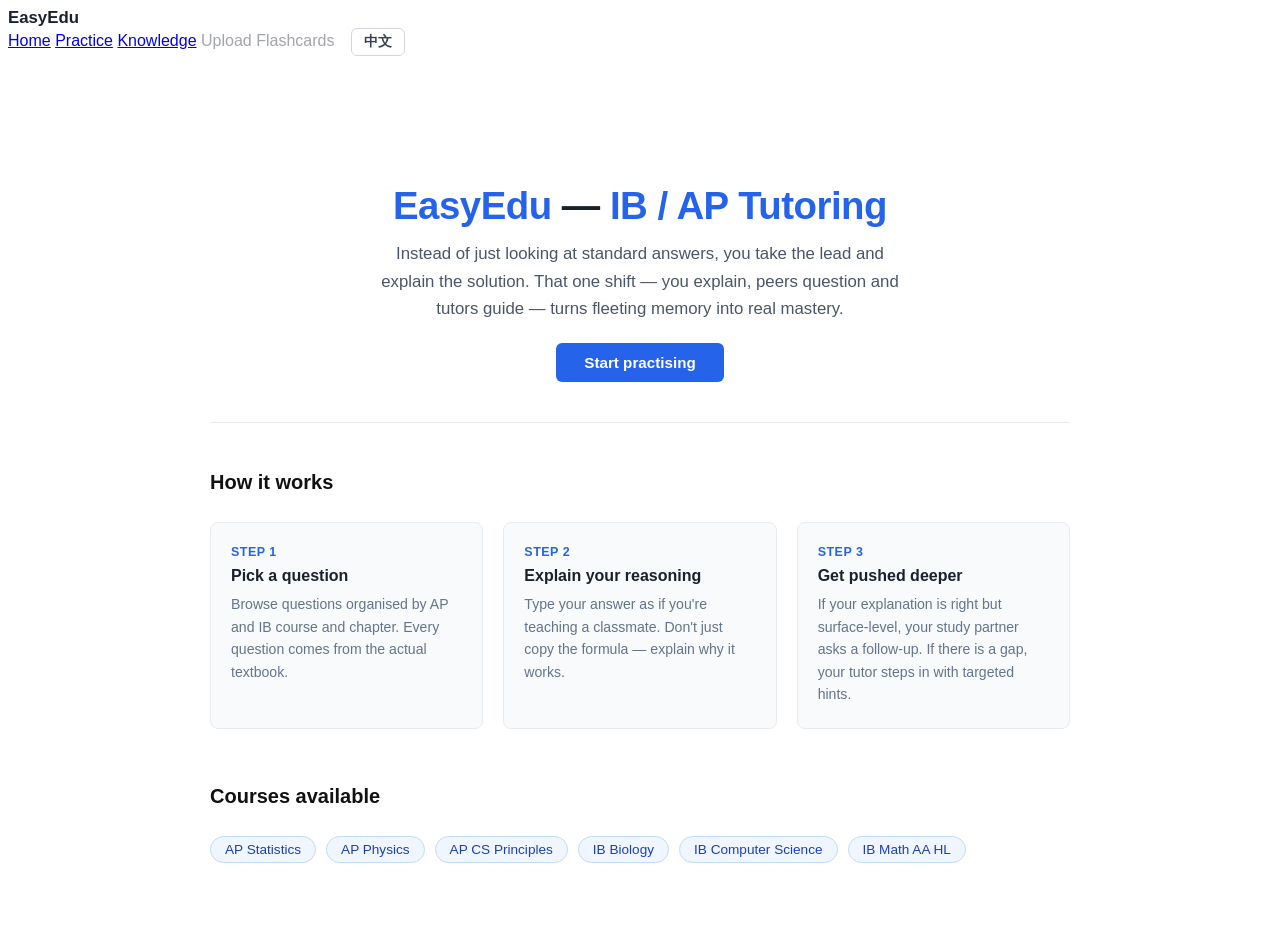
==== web/templates/index.html @ a2fddac0 "Initial open-source release of EasyEdu" ====
<!DOCTYPE html>
<html lang="en">
<head>
    <meta charset="UTF-8">
    <meta name="viewport" content="width=device-width, initial-scale=1.0">
    <title>EasyEdu — IB/AP Tutoring</title>
    <link rel="stylesheet" href="/static/css/style.css">
    <style>
        body { font-family: -apple-system, BlinkMacSystemFont, "Segoe UI", sans-serif; color: #1a202c; background: #fff; }
        .page-wrap { max-width: 860px; margin: 0 auto; padding: 80px 24px 60px; }

        /* hero */
        .hero { text-align: center; padding: 48px 0 40px; border-bottom: 1px solid #e8ecf0; }
        .hero h1 { font-size: 2.4rem; font-weight: 700; letter-spacing: -0.5px; margin: 0 0 12px; }
        .hero h1 span { color: #2563eb; }
        .hero p { font-size: 1.05rem; color: #4a5568; max-width: 540px; margin: 0 auto 20px; line-height: 1.65; }
        .hero-cta { display: inline-block; background: #2563eb; color: #fff; padding: 11px 28px; border-radius: 6px; font-weight: 600; font-size: 0.95rem; text-decoration: none; }
        .hero-cta:hover { background: #1d4ed8; }

        /* how it works */
        .section { padding: 48px 0 8px; }
        .section-title { font-size: 1.25rem; font-weight: 700; margin: 0 0 28px; color: #111; }

        .steps { display: grid; grid-template-columns: repeat(3, 1fr); gap: 20px; }
        .step { background: #f8fafc; border: 1px solid #e8ecf0; border-radius: 8px; padding: 22px 20px; }
        .step-num { font-size: 0.78rem; font-weight: 700; color: #2563eb; text-transform: uppercase; letter-spacing: 0.5px; margin-bottom: 8px; }
        .step h3 { font-size: 1rem; font-weight: 600; margin: 0 0 8px; }
        .step p { font-size: 0.88rem; color: #64748b; line-height: 1.6; margin: 0; }

        /* subjects */
        .subjects { display: flex; flex-wrap: wrap; gap: 10px; margin-top: 4px; }
        .subject-tag { background: #eff6ff; border: 1px solid #bfdbfe; color: #1e40af; padding: 5px 14px; border-radius: 20px; font-size: 0.85rem; font-weight: 500; }

        /* nav override */
        .nav-logo { font-size: 1.05rem; font-weight: 700; }
    </style>
</head>
<body>
    <nav class="fixed-nav">
        <div class="nav-logo">EasyEdu</div>
        <div class="nav-links">
            <a href="/" class="nav-item active" data-i18n="nav_home">Home</a>
            <a href="/problems" class="nav-item" data-i18n="nav_practice">Practice</a>
            <a href="/knowledge" class="nav-item" data-i18n="nav_knowledge">Knowledge</a>
            <span class="nav-item nav-disabled" title="Coming soon" style="opacity:0.4;cursor:not-allowed;">Upload</span>
            <span class="nav-item nav-disabled" title="Coming soon" style="opacity:0.4;cursor:not-allowed;">Flashcards</span>
            <button id="lang-toggle-btn" onclick="toggleLang()" style="margin-left:12px;padding:4px 12px;border:1px solid #d1d5db;border-radius:6px;background:#fff;cursor:pointer;font-size:0.85rem;font-weight:600;color:#374151;">中文</button>
        </div>
    </nav>
    <script src="/static/js/i18n.js"></script>
    <script>document.addEventListener('DOMContentLoaded', initI18n);</script>

    <div class="page-wrap">

        <div class="hero">
            <h1><span>EasyEdu</span> — <span data-i18n="hero_sub">IB / AP Tutoring</span></h1>
            <p data-i18n="hero_desc">
                Instead of just looking at standard answers, you take the lead and explain the solution.
                That one shift — you explain, peers question and tutors guide — turns fleeting memory into real mastery.
            </p>
            <a href="/problems" class="hero-cta" data-i18n="hero_cta">Start practising</a>
        </div>

        <div class="section">
            <div class="section-title" data-i18n="hiw_title">How it works</div>
            <div class="steps">
                <div class="step">
                    <div class="step-num" data-i18n="hiw_s1_num">Step 1</div>
                    <h3 data-i18n="hiw_s1_title">Pick a question</h3>
                    <p data-i18n="hiw_s1_desc">Browse questions organised by AP and IB course and chapter. Every question comes from the actual textbook.</p>
                </div>
                <div class="step">
                    <div class="step-num" data-i18n="hiw_s2_num">Step 2</div>
                    <h3 data-i18n="hiw_s2_title">Explain your reasoning</h3>
                    <p data-i18n="hiw_s2_desc">Type your answer as if you're teaching a classmate. Don't just copy the formula — explain why it works.</p>
                </div>
                <div class="step">
                    <div class="step-num" data-i18n="hiw_s3_num">Step 3</div>
                    <h3 data-i18n="hiw_s3_title">Get pushed deeper</h3>
                    <p data-i18n="hiw_s3_desc">If your explanation is right but surface-level, your study partner asks a follow-up. If there is a gap, your tutor steps in with targeted hints.</p>
                </div>
            </div>
        </div>

        <div class="section">
            <div class="section-title" data-i18n="courses_title">Courses available</div>
            <div class="subjects">
                <span class="subject-tag">AP Statistics</span>
                <span class="subject-tag">AP Physics</span>
                <span class="subject-tag">AP CS Principles</span>
                <span class="subject-tag">IB Biology</span>
                <span class="subject-tag">IB Computer Science</span>
                <span class="subject-tag">IB Math AA HL</span>
            </div>
        </div>

    </div>
</body>
</html>
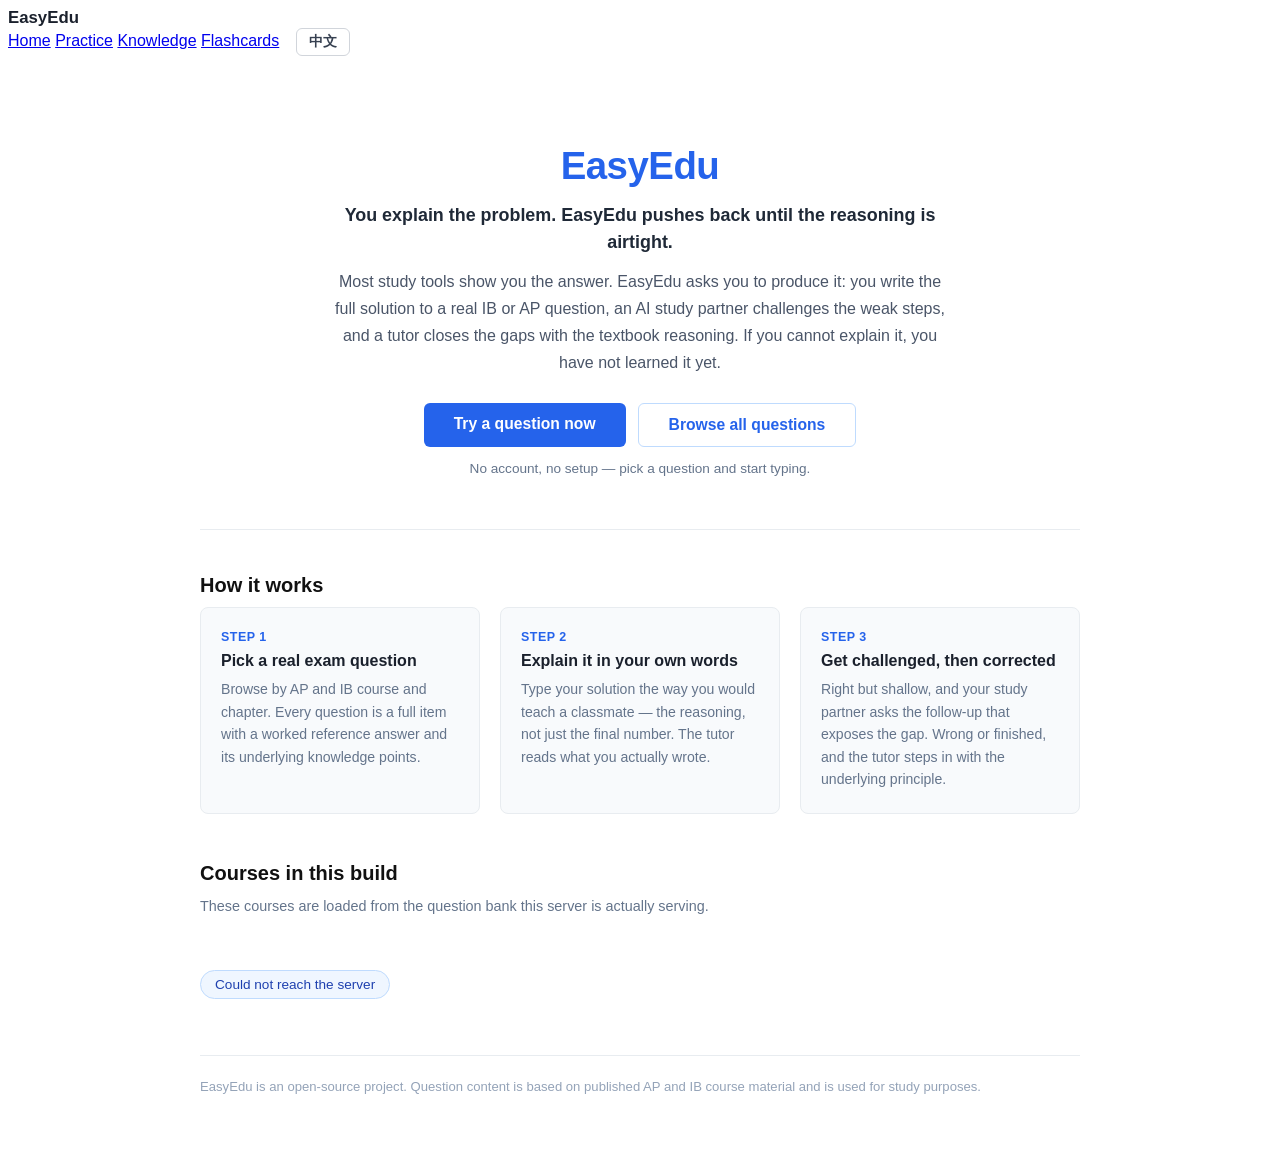
==== commit d899c96d: "Prepare EasyEdu for public release" ====
--- a/web/templates/index.html
+++ b/web/templates/index.html
@@ -3,23 +3,35 @@
 <head>
     <meta charset="UTF-8">
     <meta name="viewport" content="width=device-width, initial-scale=1.0">
-    <title>EasyEdu — IB/AP Tutoring</title>
+    <title>EasyEdu — Learn by explaining, not by copying answers</title>
+    <meta name="description" content="EasyEdu is a Feynman-style tutor for IB and AP courses. You explain the solution, an AI study partner pushes back, and a tutor fills the gaps.">
     <link rel="stylesheet" href="/static/css/style.css">
     <style>
         body { font-family: -apple-system, BlinkMacSystemFont, "Segoe UI", sans-serif; color: #1a202c; background: #fff; }
-        .page-wrap { max-width: 860px; margin: 0 auto; padding: 80px 24px 60px; }
+        .page-wrap { max-width: 880px; margin: 0 auto; padding: 48px 24px 64px; }
 
         /* hero */
-        .hero { text-align: center; padding: 48px 0 40px; border-bottom: 1px solid #e8ecf0; }
-        .hero h1 { font-size: 2.4rem; font-weight: 700; letter-spacing: -0.5px; margin: 0 0 12px; }
+        .hero { text-align: center; padding: 40px 0 40px; border-bottom: 1px solid #e8ecf0; }
+        .hero h1 { font-size: 2.4rem; font-weight: 700; letter-spacing: -0.5px; margin: 0 0 14px; }
         .hero h1 span { color: #2563eb; }
-        .hero p { font-size: 1.05rem; color: #4a5568; max-width: 540px; margin: 0 auto 20px; line-height: 1.65; }
-        .hero-cta { display: inline-block; background: #2563eb; color: #fff; padding: 11px 28px; border-radius: 6px; font-weight: 600; font-size: 0.95rem; text-decoration: none; }
+        .hero .hero-lead { font-size: 1.12rem; font-weight: 600; color: #1f2937; max-width: 620px; margin: 0 auto 12px; line-height: 1.5; }
+        .hero p.hero-desc { font-size: 1rem; color: #4a5568; max-width: 620px; margin: 0 auto 26px; line-height: 1.7; }
+        .hero-actions { display: flex; gap: 12px; justify-content: center; flex-wrap: wrap; }
+        .hero-cta { display: inline-block; background: #2563eb; color: #fff; padding: 12px 30px; border-radius: 6px; font-weight: 600; font-size: 0.98rem; text-decoration: none; }
         .hero-cta:hover { background: #1d4ed8; }
+        .hero-cta.secondary { background: #fff; color: #2563eb; border: 1px solid #bfdbfe; }
+        .hero-cta.secondary:hover { background: #eff6ff; }
+        .hero-hint { margin-top: 14px; font-size: 0.85rem; color: #64748b; }
+
+        /* status banner */
+        .status-banner { margin: 22px auto 0; max-width: 640px; padding: 10px 16px; border-radius: 8px; font-size: 0.86rem; line-height: 1.55; text-align: left; }
+        .status-banner.demo { background: #fffbeb; border: 1px solid #fde68a; color: #92400e; }
+        .status-banner.live { background: #f0fdf4; border: 1px solid #bbf7d0; color: #166534; }
 
         /* how it works */
-        .section { padding: 48px 0 8px; }
-        .section-title { font-size: 1.25rem; font-weight: 700; margin: 0 0 28px; color: #111; }
+        .section { padding: 44px 0 4px; }
+        .section-title { font-size: 1.25rem; font-weight: 700; margin: 0 0 10px; color: #111; }
+        .section-note { font-size: 0.9rem; color: #64748b; margin: 0 0 26px; line-height: 1.6; }
 
         .steps { display: grid; grid-template-columns: repeat(3, 1fr); gap: 20px; }
         .step { background: #f8fafc; border: 1px solid #e8ecf0; border-radius: 8px; padding: 22px 20px; }
@@ -27,12 +39,28 @@
         .step h3 { font-size: 1rem; font-weight: 600; margin: 0 0 8px; }
         .step p { font-size: 0.88rem; color: #64748b; line-height: 1.6; margin: 0; }
 
-        /* subjects */
+        /* stats + subjects */
+        .stats { display: flex; gap: 28px; flex-wrap: wrap; margin: 4px 0 26px; }
+        .stat-num { font-size: 1.6rem; font-weight: 700; color: #1a202c; line-height: 1.1; }
+        .stat-label { font-size: 0.8rem; color: #64748b; text-transform: uppercase; letter-spacing: 0.4px; }
         .subjects { display: flex; flex-wrap: wrap; gap: 10px; margin-top: 4px; }
-        .subject-tag { background: #eff6ff; border: 1px solid #bfdbfe; color: #1e40af; padding: 5px 14px; border-radius: 20px; font-size: 0.85rem; font-weight: 500; }
+        .subject-tag { background: #eff6ff; border: 1px solid #bfdbfe; color: #1e40af; padding: 6px 14px; border-radius: 20px; font-size: 0.85rem; font-weight: 500; text-decoration: none; }
+        .subject-tag:hover { background: #dbeafe; }
+
+        .page-footer { margin-top: 52px; padding-top: 20px; border-top: 1px solid #e8ecf0; font-size: 0.82rem; color: #94a3b8; line-height: 1.7; }
 
         /* nav override */
         .nav-logo { font-size: 1.05rem; font-weight: 700; }
+
+        @media (max-width: 768px) {
+            .page-wrap { padding: 24px 16px 48px; }
+            .hero { padding: 24px 0 32px; }
+            .hero h1 { font-size: 1.7rem; }
+            .hero .hero-lead { font-size: 1rem; }
+            .steps { grid-template-columns: 1fr; gap: 14px; }
+            .stats { gap: 20px; }
+            .section { padding: 32px 0 4px; }
+        }
     </style>
 </head>
 <body>
@@ -42,23 +70,28 @@
             <a href="/" class="nav-item active" data-i18n="nav_home">Home</a>
             <a href="/problems" class="nav-item" data-i18n="nav_practice">Practice</a>
             <a href="/knowledge" class="nav-item" data-i18n="nav_knowledge">Knowledge</a>
-            <span class="nav-item nav-disabled" title="Coming soon" style="opacity:0.4;cursor:not-allowed;">Upload</span>
-            <span class="nav-item nav-disabled" title="Coming soon" style="opacity:0.4;cursor:not-allowed;">Flashcards</span>
+            <a href="/flashcards" class="nav-item" data-i18n="nav_flash">Flashcards</a>
             <button id="lang-toggle-btn" onclick="toggleLang()" style="margin-left:12px;padding:4px 12px;border:1px solid #d1d5db;border-radius:6px;background:#fff;cursor:pointer;font-size:0.85rem;font-weight:600;color:#374151;">中文</button>
         </div>
     </nav>
     <script src="/static/js/i18n.js"></script>
-    <script>document.addEventListener('DOMContentLoaded', initI18n);</script>
 
     <div class="page-wrap">
 
         <div class="hero">
-            <h1><span>EasyEdu</span> — <span data-i18n="hero_sub">IB / AP Tutoring</span></h1>
-            <p data-i18n="hero_desc">
-                Instead of just looking at standard answers, you take the lead and explain the solution.
-                That one shift — you explain, peers question and tutors guide — turns fleeting memory into real mastery.
+            <h1><span>EasyEdu</span></h1>
+            <p class="hero-lead" data-i18n="hero_lead">You explain the problem. EasyEdu pushes back until the reasoning is airtight.</p>
+            <p class="hero-desc" data-i18n="hero_desc">
+                Most study tools show you the answer. EasyEdu asks you to produce it: you write the full solution to a real
+                IB or AP question, an AI study partner challenges the weak steps, and a tutor closes the gaps with the
+                textbook reasoning. If you cannot explain it, you have not learned it yet.
             </p>
-            <a href="/problems" class="hero-cta" data-i18n="hero_cta">Start practising</a>
+            <div class="hero-actions">
+                <a href="/demo" class="hero-cta" data-i18n="hero_cta">Try a question now</a>
+                <a href="/problems" class="hero-cta secondary" data-i18n="hero_cta2">Browse all questions</a>
+            </div>
+            <p class="hero-hint" data-i18n="hero_hint">No account, no setup — pick a question and start typing.</p>
+            <div id="status-banner" class="status-banner" style="display:none;"></div>
         </div>
 
         <div class="section">
@@ -66,34 +99,86 @@
             <div class="steps">
                 <div class="step">
                     <div class="step-num" data-i18n="hiw_s1_num">Step 1</div>
-                    <h3 data-i18n="hiw_s1_title">Pick a question</h3>
-                    <p data-i18n="hiw_s1_desc">Browse questions organised by AP and IB course and chapter. Every question comes from the actual textbook.</p>
+                    <h3 data-i18n="hiw_s1_title">Pick a real exam question</h3>
+                    <p data-i18n="hiw_s1_desc">Browse by AP and IB course and chapter. Every question is a full item with a worked reference answer and its underlying knowledge points.</p>
                 </div>
                 <div class="step">
                     <div class="step-num" data-i18n="hiw_s2_num">Step 2</div>
-                    <h3 data-i18n="hiw_s2_title">Explain your reasoning</h3>
-                    <p data-i18n="hiw_s2_desc">Type your answer as if you're teaching a classmate. Don't just copy the formula — explain why it works.</p>
+                    <h3 data-i18n="hiw_s2_title">Explain it in your own words</h3>
+                    <p data-i18n="hiw_s2_desc">Type your solution the way you would teach a classmate — the reasoning, not just the final number. The tutor reads what you actually wrote.</p>
                 </div>
                 <div class="step">
                     <div class="step-num" data-i18n="hiw_s3_num">Step 3</div>
-                    <h3 data-i18n="hiw_s3_title">Get pushed deeper</h3>
-                    <p data-i18n="hiw_s3_desc">If your explanation is right but surface-level, your study partner asks a follow-up. If there is a gap, your tutor steps in with targeted hints.</p>
+                    <h3 data-i18n="hiw_s3_title">Get challenged, then corrected</h3>
+                    <p data-i18n="hiw_s3_desc">Right but shallow, and your study partner asks the follow-up that exposes the gap. Wrong or finished, and the tutor steps in with the underlying principle.</p>
                 </div>
             </div>
         </div>
 
         <div class="section">
-            <div class="section-title" data-i18n="courses_title">Courses available</div>
-            <div class="subjects">
-                <span class="subject-tag">AP Statistics</span>
-                <span class="subject-tag">AP Physics</span>
-                <span class="subject-tag">AP CS Principles</span>
-                <span class="subject-tag">IB Biology</span>
-                <span class="subject-tag">IB Computer Science</span>
-                <span class="subject-tag">IB Math AA HL</span>
+            <div class="section-title" data-i18n="courses_title">Courses in this build</div>
+            <p class="section-note" data-i18n="courses_note">These courses are loaded from the question bank this server is actually serving.</p>
+            <div class="stats" id="stats"></div>
+            <div class="subjects" id="subject-list">
+                <span class="subject-tag" data-i18n="loading">Loading…</span>
             </div>
         </div>
 
+        <div class="page-footer">
+            <div data-i18n="footer_note">EasyEdu is an open-source project. Question content is based on published AP and IB course material and is used for study purposes.</div>
+        </div>
+
     </div>
+
+    <script>
+        // Fill in the course list and the response-mode notice from the live server.
+        (async function () {
+            try {
+                const res = await fetch('/api/status');
+                if (!res.ok) throw new Error('status unavailable');
+                const data = await res.json();
+
+                const list = document.getElementById('subject-list');
+                const pretty = s => s
+                    .split('_')
+                    .map(w => (['ap', 'ib', 'hl', 'sl', 'cs', 'aa', 'ai'].includes(w)
+                        ? w.toUpperCase()
+                        : w.charAt(0).toUpperCase() + w.slice(1)))
+                    .join(' ');
+                const names = (data.subjects || []).map(pretty);
+                list.innerHTML = names.length
+                    ? names.map(n => `<a class="subject-tag" href="/problems">${n}</a>`).join('')
+                    : '<span class="subject-tag">No question bank loaded</span>';
+
+                const counts = data.counts || {};
+                if (counts.questions) {
+                    const items = [
+                        [counts.questions, t('stat_questions')],
+                        [counts.chapters, t('stat_chapters')],
+                        [(data.subjects || []).length, t('stat_subjects')],
+                    ];
+                    document.getElementById('stats').innerHTML = items
+                        .map(([n, label]) => `<div class="stat"><div class="stat-num">${n}</div><div class="stat-label">${label}</div></div>`)
+                        .join('');
+                }
+
+                const banner = document.getElementById('status-banner');
+                if (data.mode === 'demo') {
+                    banner.className = 'status-banner demo';
+                    banner.textContent = t('demo_notice');
+                } else {
+                    banner.className = 'status-banner live';
+                    banner.textContent = t('live_notice');
+                }
+                banner.style.display = 'block';
+            } catch (err) {
+                console.error('status load failed', err);
+                document.getElementById('subject-list').innerHTML =
+                    '<span class="subject-tag">Could not reach the server</span>';
+            }
+        })();
+
+        document.addEventListener('DOMContentLoaded', initI18n);
+    </script>
 </body>
 </html>
